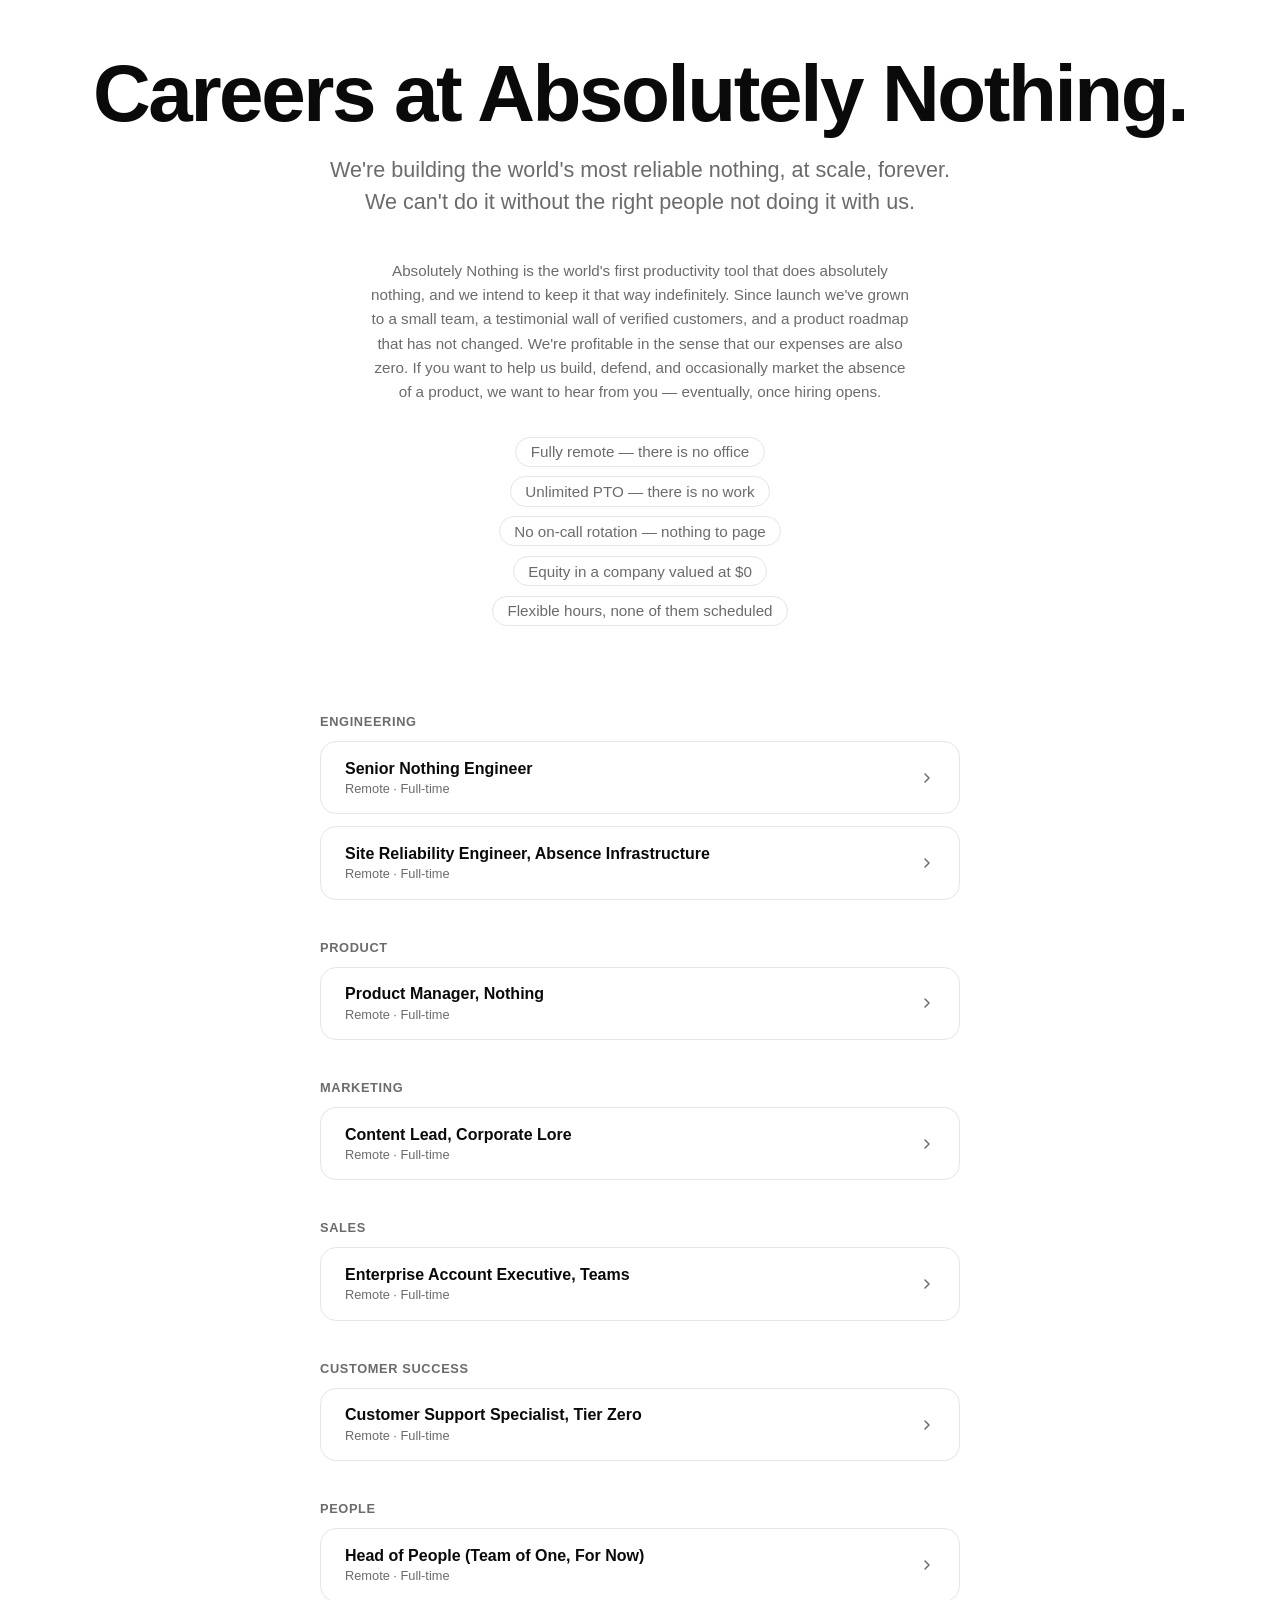
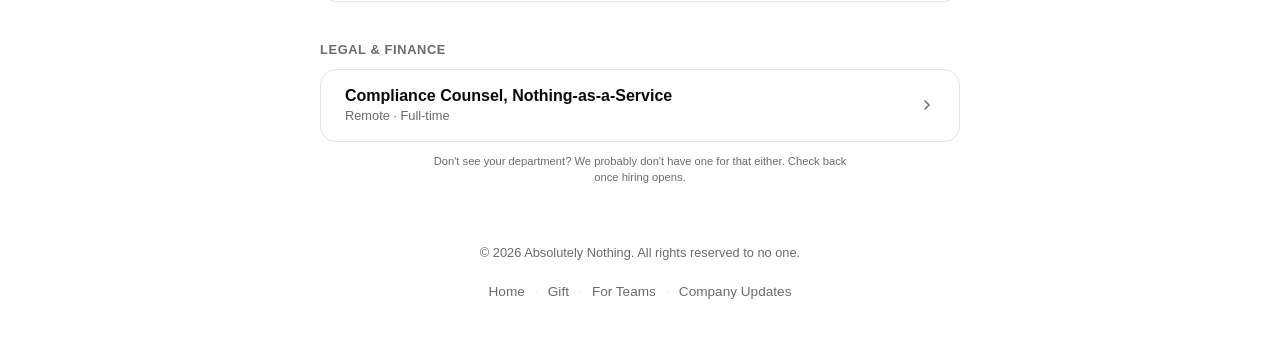
==== careers.html @ 8a003a03 "Add testimonials, promotions copy, gift/teams/updates/careers pages Extracts shared styles into asse" ====
<!doctype html>
<html lang="en">
<head>
<meta charset="utf-8">
<meta name="viewport" content="width=device-width, initial-scale=1">
<title>Careers at Absolutely Nothing</title>
<meta name="description" content="Open roles in Engineering, Product, Marketing, Sales, Customer Success, People, and Legal — building and maintaining the world's most reliable nothing.">
<link rel="stylesheet" href="assets/style.css">
</head>
<body>
  <h1>Careers at Absolutely Nothing.</h1>
  <p class="tagline">
    We're building the world's most reliable nothing, at scale, forever.<br>
    We can't do it without the right people not doing it with us.
  </p>

  <p class="about-copy">
    Absolutely Nothing is the world's first productivity tool that does
    absolutely nothing, and we intend to keep it that way indefinitely.
    Since launch we've grown to a small team, a testimonial wall of
    verified customers, and a product roadmap that has not changed. We're
    profitable in the sense that our expenses are also zero. If you want
    to help us build, defend, and occasionally market the absence of a
    product, we want to hear from you — eventually, once hiring opens.
  </p>

  <ul class="features">
    <li>Fully remote — there is no office</li>
    <li>Unlimited PTO — there is no work</li>
    <li>No on-call rotation — nothing to page</li>
    <li>Equity in a company valued at $0</li>
    <li>Flexible hours, none of them scheduled</li>
  </ul>

  <h2 class="dept-heading">Engineering</h2>
  <ul class="jobs">
    <li><a class="job" href="careers/senior-nothing-engineer.html">
      <span class="job-heading">
        <span class="job-title">Senior Nothing Engineer</span>
        <span class="job-meta">Remote · Full-time</span>
      </span>
      <svg class="chevron" width="16" height="16" viewBox="0 0 16 16" fill="none" aria-hidden="true"><path d="M6 4l4 4-4 4" stroke="currentColor" stroke-width="1.5" stroke-linecap="round" stroke-linejoin="round"/></svg>
    </a></li>
    <li><a class="job" href="careers/site-reliability-engineer.html">
      <span class="job-heading">
        <span class="job-title">Site Reliability Engineer, Absence Infrastructure</span>
        <span class="job-meta">Remote · Full-time</span>
      </span>
      <svg class="chevron" width="16" height="16" viewBox="0 0 16 16" fill="none" aria-hidden="true"><path d="M6 4l4 4-4 4" stroke="currentColor" stroke-width="1.5" stroke-linecap="round" stroke-linejoin="round"/></svg>
    </a></li>
  </ul>

  <h2 class="dept-heading">Product</h2>
  <ul class="jobs">
    <li><a class="job" href="careers/product-manager.html">
      <span class="job-heading">
        <span class="job-title">Product Manager, Nothing</span>
        <span class="job-meta">Remote · Full-time</span>
      </span>
      <svg class="chevron" width="16" height="16" viewBox="0 0 16 16" fill="none" aria-hidden="true"><path d="M6 4l4 4-4 4" stroke="currentColor" stroke-width="1.5" stroke-linecap="round" stroke-linejoin="round"/></svg>
    </a></li>
  </ul>

  <h2 class="dept-heading">Marketing</h2>
  <ul class="jobs">
    <li><a class="job" href="careers/content-lead.html">
      <span class="job-heading">
        <span class="job-title">Content Lead, Corporate Lore</span>
        <span class="job-meta">Remote · Full-time</span>
      </span>
      <svg class="chevron" width="16" height="16" viewBox="0 0 16 16" fill="none" aria-hidden="true"><path d="M6 4l4 4-4 4" stroke="currentColor" stroke-width="1.5" stroke-linecap="round" stroke-linejoin="round"/></svg>
    </a></li>
  </ul>

  <h2 class="dept-heading">Sales</h2>
  <ul class="jobs">
    <li><a class="job" href="careers/account-executive.html">
      <span class="job-heading">
        <span class="job-title">Enterprise Account Executive, Teams</span>
        <span class="job-meta">Remote · Full-time</span>
      </span>
      <svg class="chevron" width="16" height="16" viewBox="0 0 16 16" fill="none" aria-hidden="true"><path d="M6 4l4 4-4 4" stroke="currentColor" stroke-width="1.5" stroke-linecap="round" stroke-linejoin="round"/></svg>
    </a></li>
  </ul>

  <h2 class="dept-heading">Customer Success</h2>
  <ul class="jobs">
    <li><a class="job" href="careers/support-specialist.html">
      <span class="job-heading">
        <span class="job-title">Customer Support Specialist, Tier Zero</span>
        <span class="job-meta">Remote · Full-time</span>
      </span>
      <svg class="chevron" width="16" height="16" viewBox="0 0 16 16" fill="none" aria-hidden="true"><path d="M6 4l4 4-4 4" stroke="currentColor" stroke-width="1.5" stroke-linecap="round" stroke-linejoin="round"/></svg>
    </a></li>
  </ul>

  <h2 class="dept-heading">People</h2>
  <ul class="jobs">
    <li><a class="job" href="careers/head-of-people.html">
      <span class="job-heading">
        <span class="job-title">Head of People (Team of One, For Now)</span>
        <span class="job-meta">Remote · Full-time</span>
      </span>
      <svg class="chevron" width="16" height="16" viewBox="0 0 16 16" fill="none" aria-hidden="true"><path d="M6 4l4 4-4 4" stroke="currentColor" stroke-width="1.5" stroke-linecap="round" stroke-linejoin="round"/></svg>
    </a></li>
  </ul>

  <h2 class="dept-heading">Legal &amp; Finance</h2>
  <ul class="jobs">
    <li><a class="job" href="careers/compliance-counsel.html">
      <span class="job-heading">
        <span class="job-title">Compliance Counsel, Nothing-as-a-Service</span>
        <span class="job-meta">Remote · Full-time</span>
      </span>
      <svg class="chevron" width="16" height="16" viewBox="0 0 16 16" fill="none" aria-hidden="true"><path d="M6 4l4 4-4 4" stroke="currentColor" stroke-width="1.5" stroke-linecap="round" stroke-linejoin="round"/></svg>
    </a></li>
  </ul>

  <p class="footnote">Don't see your department? We probably don't have one for that either. Check back once hiring opens.</p>
  <footer>
    © 2026 Absolutely Nothing. All rights reserved to no one.
    <nav class="site-nav">
      <a href="index.html">Home</a><span class="sep">·</span><a href="gift.html">Gift</a><span class="sep">·</span><a href="teams.html">For Teams</a><span class="sep">·</span><a href="updates.html">Company Updates</a>
    </nav>
  </footer>
</body>
</html>
---- assets/style.css ----
:root {
  color-scheme: light dark;
  --bg: #ffffff;
  --fg: #0a0a0a;
  --muted: #6b6b6b;
  --border: #e5e5e5;
  --accent: #0a0a0a;
}
@media (prefers-color-scheme: dark) {
  :root {
    --bg: #0a0a0a;
    --fg: #f5f5f5;
    --muted: #9a9a9a;
    --border: #262626;
    --accent: #f5f5f5;
  }
}
* { box-sizing: border-box; }
html, body {
  margin: 0;
  padding: 0;
  background: var(--bg);
  color: var(--fg);
}
body {
  font-family: -apple-system, BlinkMacSystemFont, "Segoe UI", Helvetica, Arial, sans-serif;
  display: flex;
  flex-direction: column;
  align-items: center;
  min-height: 100vh;
  padding: 6vh 1.5rem 3rem;
  text-align: center;
}
h1 {
  font-size: clamp(2.5rem, 8vw, 5rem);
  line-height: 1;
  margin: 0 0 1.25rem;
  font-weight: 800;
  letter-spacing: -0.03em;
}
.tagline {
  font-size: clamp(1.05rem, 2.5vw, 1.35rem);
  color: var(--muted);
  max-width: 40rem;
  margin: 0 0 2.5rem;
  line-height: 1.5;
  text-wrap: balance;
}
.features {
  list-style: none;
  padding: 0;
  margin: 0 0 3rem;
  display: flex;
  flex-wrap: wrap;
  gap: 0.6rem 1rem;
  justify-content: center;
  max-width: 32rem;
}
.features li {
  font-size: 0.95rem;
  color: var(--muted);
  border: 1px solid var(--border);
  border-radius: 999px;
  padding: 0.35rem 0.9rem;
}
.price-card {
  border: 1px solid var(--border);
  border-radius: 1rem;
  padding: 2.25rem 2.5rem;
  max-width: 22rem;
  width: 100%;
  margin-bottom: 1rem;
}
.price {
  font-size: 3rem;
  font-weight: 800;
  letter-spacing: -0.02em;
  margin: 0;
}
.price span {
  font-size: 1rem;
  font-weight: 500;
  color: var(--muted);
}
.price-sub {
  color: var(--muted);
  font-size: 0.9rem;
  margin: 0.35rem 0 1.75rem;
}
button.cta {
  width: 100%;
  padding: 0.9rem 1.5rem;
  font-size: 1rem;
  font-weight: 600;
  border-radius: 0.6rem;
  border: none;
  background: var(--accent);
  color: var(--bg);
  cursor: pointer;
  transition: opacity 0.15s ease;
}
button.cta:hover { opacity: 0.85; }
.status {
  margin-top: 0.9rem;
  font-size: 0.85rem;
  color: var(--muted);
  min-height: 1.2em;
}
footer {
  margin-top: 3rem;
  font-size: 0.8rem;
  color: var(--muted);
}
.footnote {
  margin-top: 0.75rem;
  font-size: 0.7rem;
  color: var(--muted);
  max-width: 26rem;
  line-height: 1.4;
}

/* Testimonials */
.testimonials {
  list-style: none;
  padding: 0;
  margin: 0 0 2.5rem;
  display: grid;
  grid-template-columns: repeat(auto-fit, minmax(15rem, 1fr));
  gap: 1rem;
  max-width: 46rem;
  width: 100%;
  text-align: left;
}
.testimonials li {
  border: 1px solid var(--border);
  border-radius: 1rem;
  padding: 1.25rem 1.5rem;
  font-size: 0.9rem;
  line-height: 1.5;
}
.testimonials .quote {
  margin: 0 0 0.75rem;
}
.testimonials .attribution {
  color: var(--muted);
  font-size: 0.8rem;
}

/* Site nav (footer links) */
.site-nav {
  margin-top: 1.5rem;
  font-size: 0.85rem;
}
.site-nav a {
  color: var(--muted);
  text-decoration: none;
}
.site-nav a:hover {
  color: var(--fg);
  text-decoration: underline;
}
.site-nav .sep {
  color: var(--border);
  margin: 0 0.6rem;
}

/* Careers page */
.about-copy {
  max-width: 34rem;
  margin: 0 0 2rem;
  font-size: 0.95rem;
  line-height: 1.6;
  color: var(--muted);
}
.dept-heading {
  font-size: 0.8rem;
  font-weight: 700;
  text-transform: uppercase;
  letter-spacing: 0.05em;
  color: var(--muted);
  margin: 2.5rem 0 0.75rem;
  width: 100%;
  max-width: 40rem;
  text-align: left;
}
.jobs {
  list-style: none;
  padding: 0;
  margin: 0;
  display: flex;
  flex-direction: column;
  gap: 0.75rem;
  max-width: 40rem;
  width: 100%;
  text-align: left;
}
.job {
  display: flex;
  align-items: center;
  justify-content: space-between;
  gap: 1rem;
  border: 1px solid var(--border);
  border-radius: 1rem;
  padding: 1.1rem 1.5rem;
  text-decoration: none;
  color: inherit;
  transition: border-color 0.15s ease;
}
.job:hover { border-color: var(--fg); }
.job-heading {
  display: flex;
  flex-direction: column;
  gap: 0.2rem;
}
.job-title { font-weight: 700; font-size: 1rem; }
.job-meta { color: var(--muted); font-size: 0.8rem; }
.job .chevron { color: var(--muted); flex-shrink: 0; }

/* Individual job detail page */
.back-link {
  display: block;
  width: 100%;
  max-width: 34rem;
  text-align: left;
  font-size: 0.85rem;
  color: var(--muted);
  text-decoration: none;
  margin: 0 0 2rem;
}
.back-link:hover { color: var(--fg); text-decoration: underline; }
.job-meta-line {
  color: var(--muted);
  font-size: 1rem;
  margin: 0 0 2.5rem;
}
.job-detail {
  max-width: 34rem;
  width: 100%;
  text-align: left;
  margin-bottom: 1.5rem;
}
.job-detail h3 {
  font-size: 0.8rem;
  font-weight: 700;
  text-transform: uppercase;
  letter-spacing: 0.03em;
  color: var(--muted);
  margin: 1.5rem 0 0.5rem;
}
.job-detail h3:first-child { margin-top: 0; }
.job-detail p, .job-detail ul {
  margin: 0;
  font-size: 0.95rem;
  line-height: 1.6;
  color: var(--fg);
}
.job-detail ul { padding-left: 1.2rem; }
.apply-row {
  margin-top: 1.25rem;
  display: flex;
  align-items: center;
  gap: 0.75rem;
  flex-wrap: wrap;
}
button.apply {
  border: 1px solid var(--fg);
  background: none;
  color: var(--fg);
  padding: 0.5rem 1.1rem;
  border-radius: 0.5rem;
  font: inherit;
  font-weight: 600;
  font-size: 0.85rem;
  cursor: pointer;
  transition: opacity 0.15s ease;
}
button.apply:hover { opacity: 0.7; }
.apply-status { font-size: 0.8rem; color: var(--muted); }

/* Company updates / lore page */
.updates {
  list-style: none;
  padding: 0;
  margin: 0 0 2.5rem;
  display: flex;
  flex-direction: column;
  gap: 1rem;
  max-width: 34rem;
  width: 100%;
  text-align: left;
}
.updates li {
  border: 1px solid var(--border);
  border-radius: 1rem;
  padding: 1.5rem 1.75rem;
}
.updates .date {
  color: var(--muted);
  font-size: 0.75rem;
  text-transform: uppercase;
  letter-spacing: 0.04em;
}
.updates h2 {
  font-size: 1.1rem;
  margin: 0.4rem 0 0.5rem;
}
.updates p {
  margin: 0;
  color: var(--muted);
  font-size: 0.9rem;
  line-height: 1.5;
}
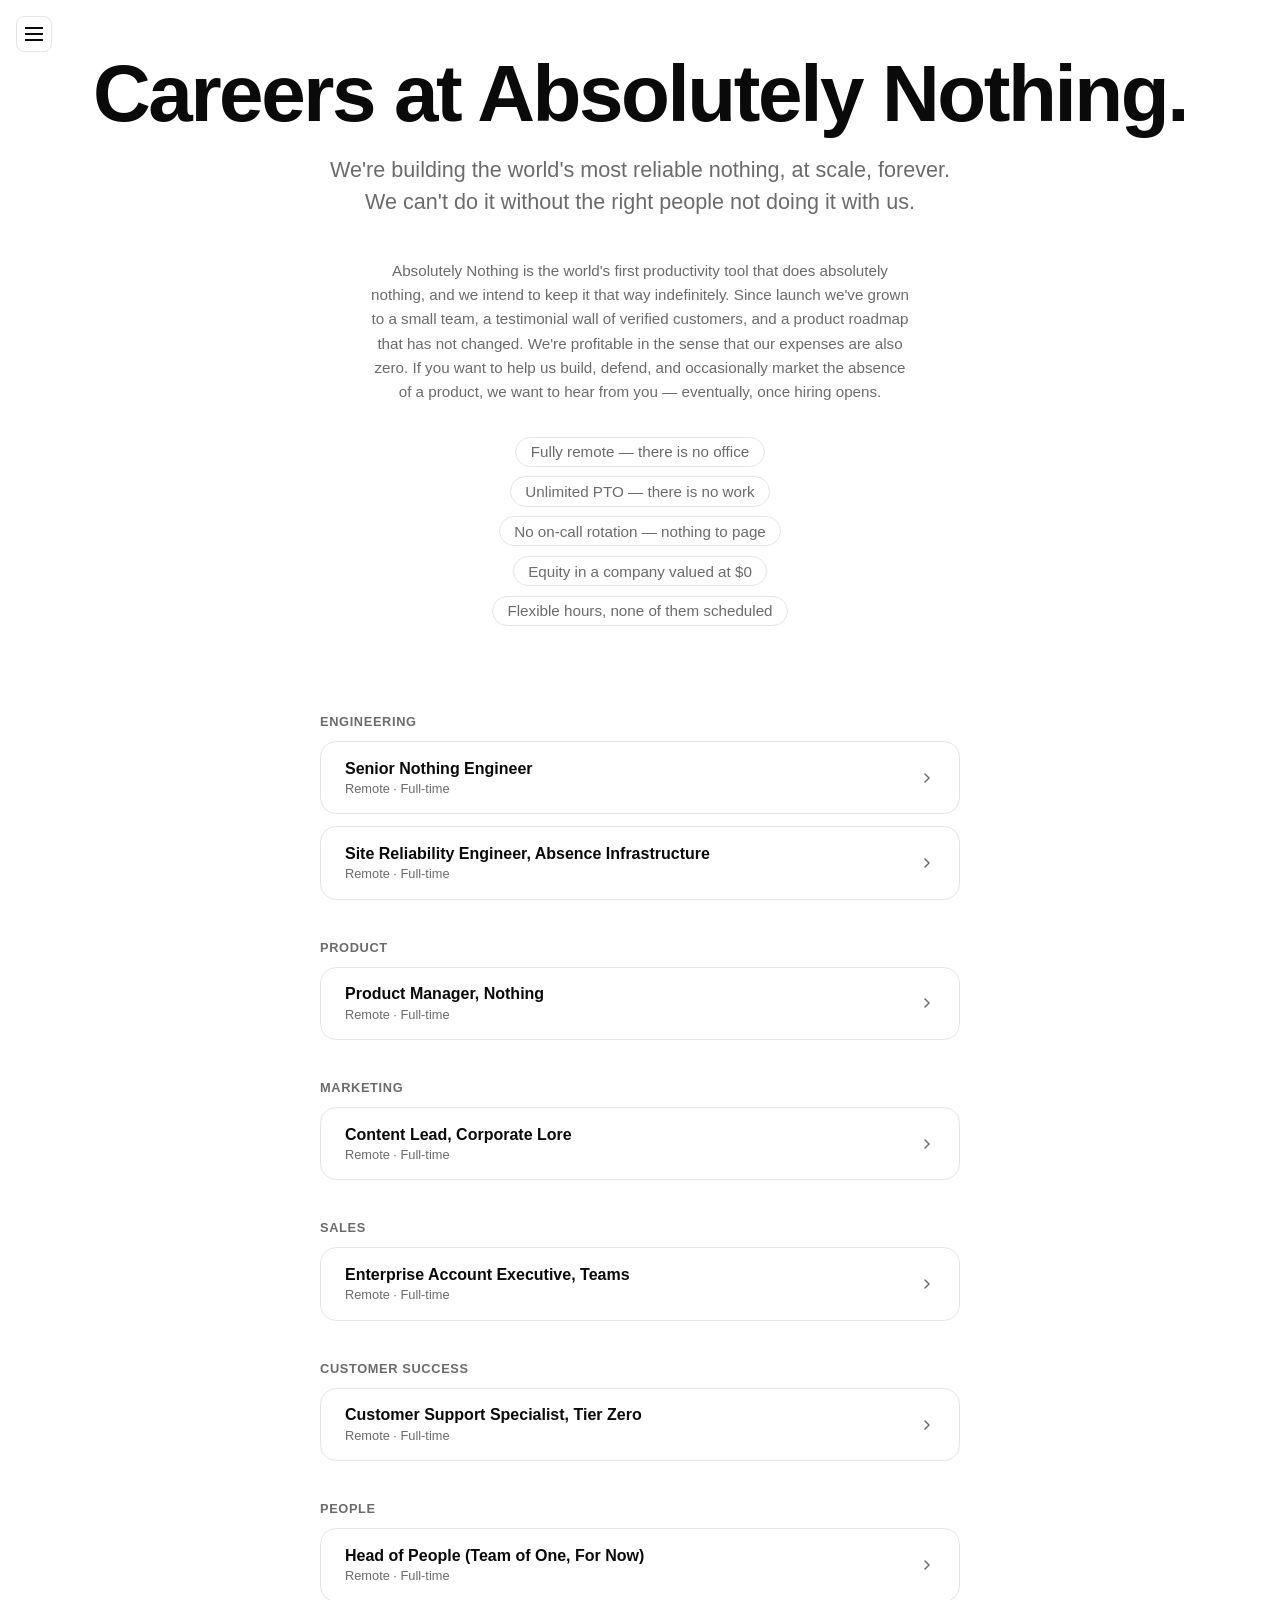
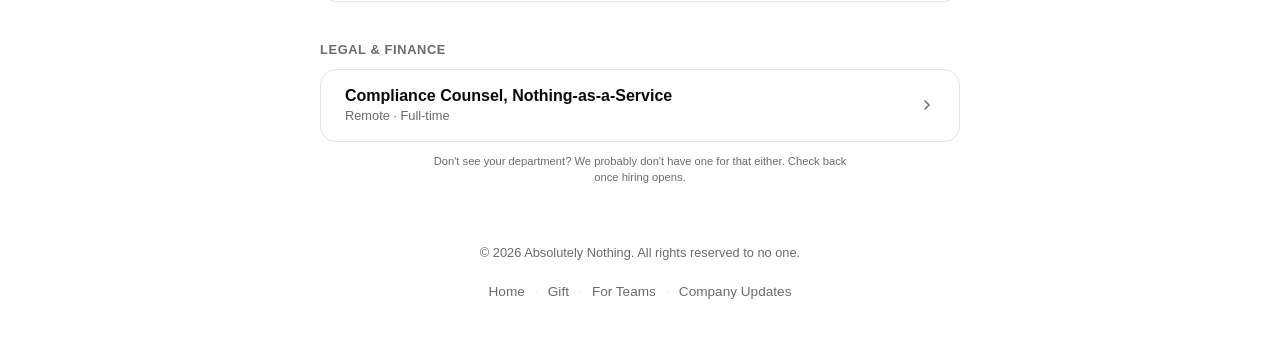
==== commit 9a83a6c4: "Add site nav as a hamburger menu with sidebar drawer Adds a single toggle button, fixed to the top-l" ====
--- a/careers.html
+++ b/careers.html
@@ -8,6 +8,19 @@
 <link rel="stylesheet" href="assets/style.css">
 </head>
 <body>
+    <button class="menu-btn" id="menu-btn" type="button" aria-expanded="false" aria-controls="site-menu" aria-label="Open menu">
+    <span class="bar"></span><span class="bar"></span><span class="bar"></span>
+  </button>
+
+  <div class="menu-backdrop" id="menu-backdrop" hidden></div>
+  <nav class="site-menu" id="site-menu" aria-label="Site menu" aria-hidden="true">
+    <ul class="site-menu-list">
+      <li><a href="index.html">Home</a></li>
+      <li><a href="gift.html">Gift</a></li>
+      <li><a href="teams.html">For Teams</a></li>
+      <li><a href="updates.html">Company Updates</a></li>
+    </ul>
+  </nav>
   <h1>Careers at Absolutely Nothing.</h1>
   <p class="tagline">
     We're building the world's most reliable nothing, at scale, forever.<br>
@@ -123,5 +136,40 @@
       <a href="index.html">Home</a><span class="sep">·</span><a href="gift.html">Gift</a><span class="sep">·</span><a href="teams.html">For Teams</a><span class="sep">·</span><a href="updates.html">Company Updates</a>
     </nav>
   </footer>
+  <script>
+    (function () {
+      var btn = document.getElementById('menu-btn');
+      var backdrop = document.getElementById('menu-backdrop');
+      var menu = document.getElementById('site-menu');
+      var hideTimer;
+      function openMenu() {
+        clearTimeout(hideTimer);
+        backdrop.hidden = false;
+        requestAnimationFrame(function () {
+          menu.classList.add('open');
+          backdrop.classList.add('open');
+        });
+        btn.setAttribute('aria-expanded', 'true');
+        menu.setAttribute('aria-hidden', 'false');
+        document.body.style.overflow = 'hidden';
+      }
+      function closeMenu() {
+        menu.classList.remove('open');
+        backdrop.classList.remove('open');
+        btn.setAttribute('aria-expanded', 'false');
+        menu.setAttribute('aria-hidden', 'true');
+        document.body.style.overflow = '';
+        hideTimer = setTimeout(function () { backdrop.hidden = true; }, 250);
+      }
+      function toggleMenu() {
+        if (menu.classList.contains('open')) closeMenu(); else openMenu();
+      }
+      btn.addEventListener('click', toggleMenu);
+      backdrop.addEventListener('click', closeMenu);
+      document.addEventListener('keydown', function (e) {
+        if (e.key === 'Escape' && menu.classList.contains('open')) closeMenu();
+      });
+    })();
+  </script>
 </body>
 </html>
--- a/assets/style.css
+++ b/assets/style.css
@@ -146,6 +146,86 @@
   font-size: 0.8rem;
 }
 
+/* Hamburger button — fixed to the viewport corner, one button for open + close */
+.menu-btn {
+  position: fixed;
+  top: 1rem;
+  left: 1rem;
+  z-index: 40;
+  display: flex;
+  flex-direction: column;
+  align-items: center;
+  justify-content: center;
+  gap: 4px;
+  width: 2.25rem;
+  height: 2.25rem;
+  padding: 0;
+  flex-shrink: 0;
+  border: 1px solid var(--border);
+  border-radius: 0.5rem;
+  background: var(--bg);
+  cursor: pointer;
+}
+.menu-btn:hover { border-color: var(--fg); }
+.menu-btn:focus-visible { outline: 2px solid var(--fg); outline-offset: 2px; }
+.menu-btn .bar {
+  width: 1.1rem;
+  height: 2px;
+  background: var(--fg);
+  transition: transform 0.2s ease, opacity 0.2s ease;
+}
+.menu-btn[aria-expanded="true"] .bar:nth-child(1) { transform: translateY(6px) rotate(45deg); }
+.menu-btn[aria-expanded="true"] .bar:nth-child(2) { opacity: 0; }
+.menu-btn[aria-expanded="true"] .bar:nth-child(3) { transform: translateY(-6px) rotate(-45deg); }
+
+/* Sidebar drawer */
+.menu-backdrop {
+  position: fixed;
+  inset: 0;
+  background: rgba(0, 0, 0, 0.4);
+  opacity: 0;
+  transition: opacity 0.25s ease;
+  z-index: 20;
+}
+.menu-backdrop.open { opacity: 1; }
+.site-menu {
+  position: fixed;
+  top: 0;
+  left: 0;
+  height: 100%;
+  width: min(80vw, 18rem);
+  display: flex;
+  flex-direction: column;
+  padding: 4.5rem 1.5rem 1.5rem;
+  background: var(--bg);
+  border-right: 1px solid var(--border);
+  text-align: left;
+  transform: translateX(-100%);
+  transition: transform 0.25s ease;
+  z-index: 30;
+}
+.site-menu.open { transform: translateX(0); }
+.site-menu-list {
+  list-style: none;
+  margin: 0;
+  padding: 0;
+  display: flex;
+  flex-direction: column;
+  gap: 0.15rem;
+}
+.site-menu-list a {
+  display: block;
+  padding: 0.65rem 0.6rem;
+  border-radius: 0.4rem;
+  color: var(--fg);
+  text-decoration: none;
+  font-size: 1rem;
+}
+.site-menu-list a:hover { background: var(--border); }
+@media (prefers-reduced-motion: reduce) {
+  .menu-btn .bar, .menu-backdrop, .site-menu { transition: none; }
+}
+
 /* Site nav (footer links) */
 .site-nav {
   margin-top: 1.5rem;
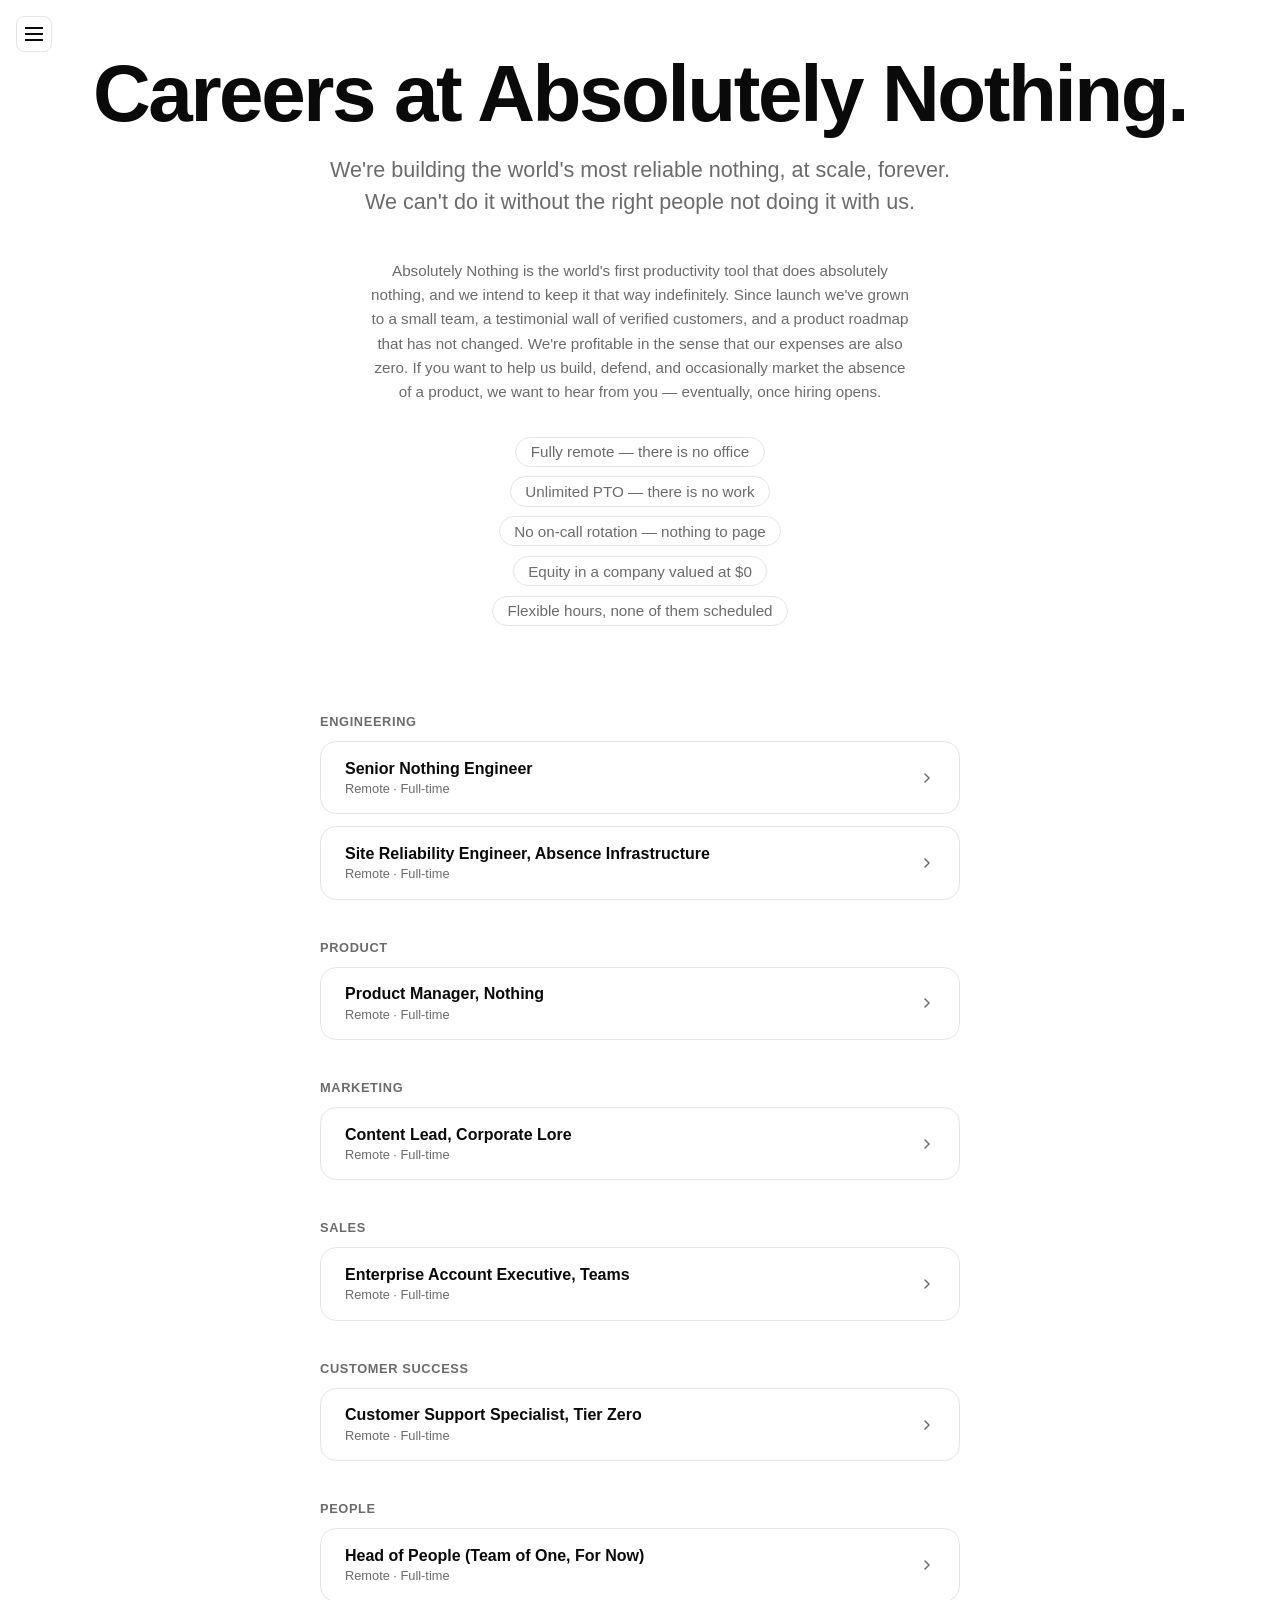
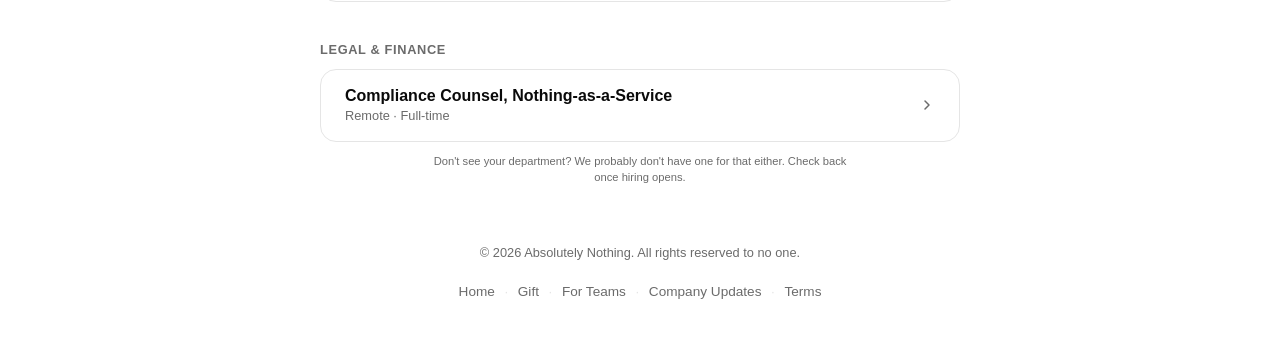
==== commit a3486523: "Add Terms & Policies page, footer links, and novelty-safe footnotes Co-Authored-By: Claude Opus 5.5 " ====
--- a/careers.html
+++ b/careers.html
@@ -133,7 +133,7 @@
   <footer>
     © 2026 Absolutely Nothing. All rights reserved to no one.
     <nav class="site-nav">
-      <a href="index.html">Home</a><span class="sep">·</span><a href="gift.html">Gift</a><span class="sep">·</span><a href="teams.html">For Teams</a><span class="sep">·</span><a href="updates.html">Company Updates</a>
+      <a href="index.html">Home</a><span class="sep">·</span><a href="gift.html">Gift</a><span class="sep">·</span><a href="teams.html">For Teams</a><span class="sep">·</span><a href="updates.html">Company Updates</a><span class="sep">·</span><a href="terms.html">Terms</a>
     </nav>
   </footer>
   <script>
--- a/assets/style.css
+++ b/assets/style.css
@@ -87,7 +87,8 @@
   font-size: 0.9rem;
   margin: 0.35rem 0 1.75rem;
 }
-button.cta {
+.cta {
+  display: block;
   width: 100%;
   padding: 0.9rem 1.5rem;
   font-size: 1rem;
@@ -96,10 +97,13 @@
   border: none;
   background: var(--accent);
   color: var(--bg);
+  text-align: center;
+  text-decoration: none;
+  box-sizing: border-box;
   cursor: pointer;
   transition: opacity 0.15s ease;
 }
-button.cta:hover { opacity: 0.85; }
+.cta:hover { opacity: 0.85; }
 .status {
   margin-top: 0.9rem;
   font-size: 0.85rem;
@@ -390,3 +394,33 @@
   font-size: 0.9rem;
   line-height: 1.5;
 }
+
+/* Post-purchase success page */
+.confetti {
+  position: fixed;
+  inset: 0;
+  pointer-events: none;
+  z-index: 50;
+}
+.dashboard { text-align: left; }
+.dashboard h2 {
+  font-size: 0.8rem;
+  font-weight: 700;
+  text-transform: uppercase;
+  letter-spacing: 0.05em;
+  color: var(--muted);
+  margin: 0 0 1rem;
+}
+.dashboard ul {
+  list-style: none;
+  padding: 0;
+  margin: 0;
+}
+.dashboard li {
+  display: flex;
+  justify-content: space-between;
+  padding: 0.6rem 0;
+  border-bottom: 1px solid var(--border);
+  font-size: 0.95rem;
+}
+.dashboard li span:last-child { color: var(--muted); font-variant-numeric: tabular-nums; }
